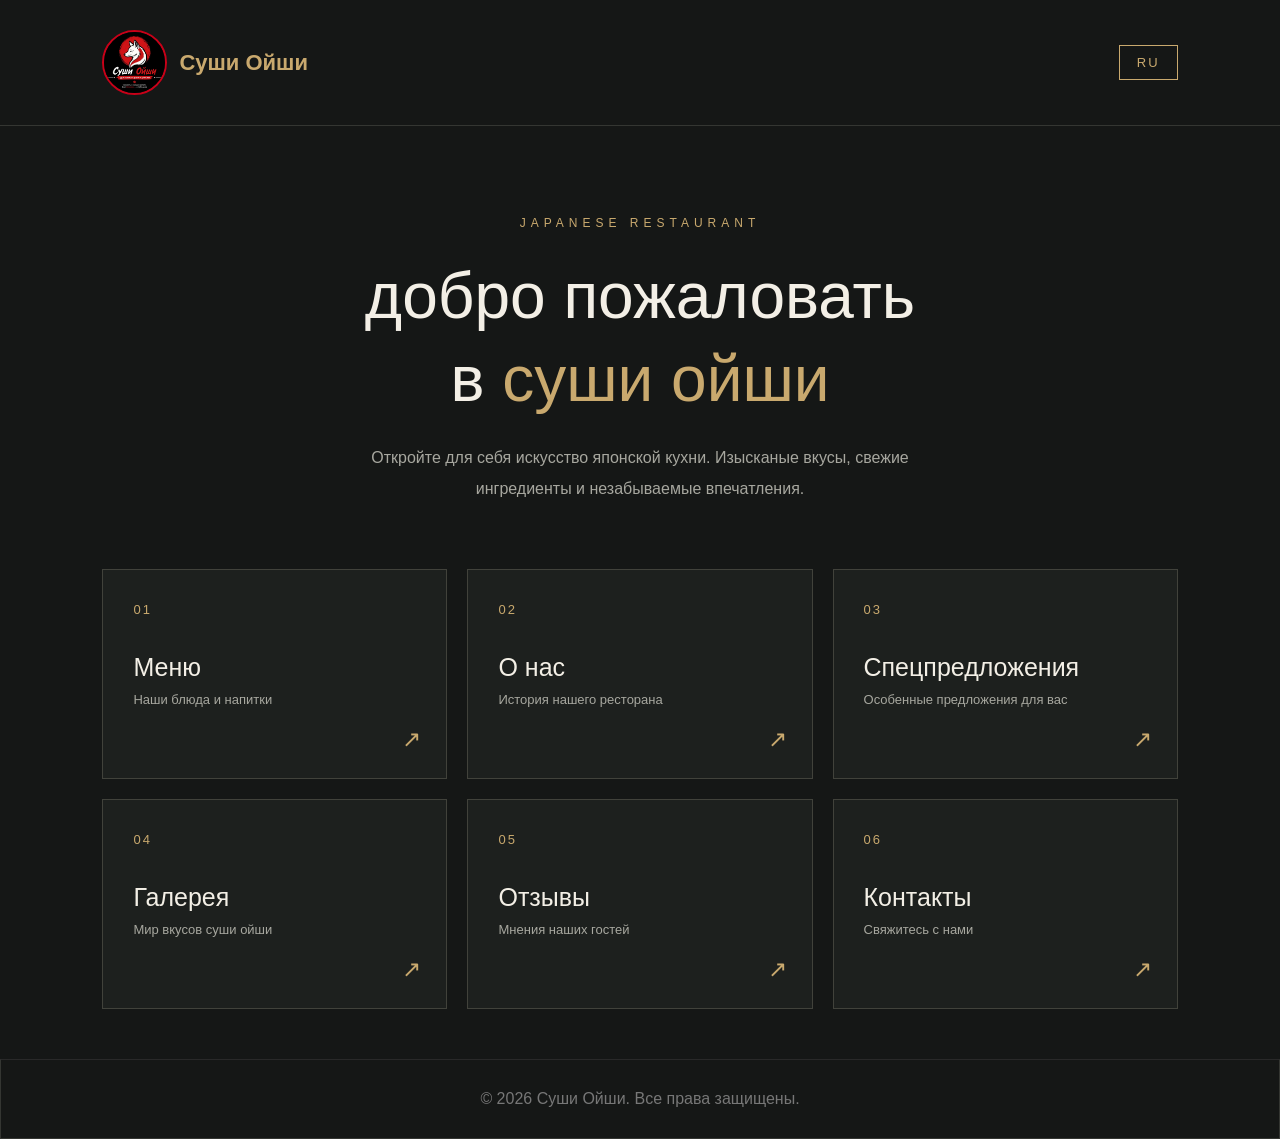
==== index.html @ dcec9e9e "Add files via upload" ====
<!DOCTYPE html>
<html lang="ru" dir="ltr">
<head>
    <meta charset="UTF-8">
    <meta name="viewport" content="width=device-width, initial-scale=1.0">
    <title>суши ойши</title>
    <link rel="stylesheet" href="style.css">
</head>
<body>

    <!-- header -->
     <header class="header">
        <a href="index.html" class="logo">
            <img src="logo.jpg" alt="логотил суши ойши">
            <span>Суши Ойши</span>
        </a>

        <div class="language">RU</div>

     </header>

     <!-- Main Section -->
      <main class="main">

        <section class="hero">
            <p class="subtitle">JAPANESE RESTAURANT</p>
            <H1>
                добро пожаловать<br>
                в <span>суши ойши</span> 
            </H1>

            <p class="description">
                Откройте для себя искусство японской кухни.
                Изысканые вкусы, свежие ингредиенты 
                и незабываемые впечатления.

            </p>

        </section>

        <!-- Navigation Cards-->
         <section class="pages">

            <a href="menu.html" class="page-card">
                <span class="number">01</span>
                <h2>Меню</h2>
                <p>Hаши блюда и напитки</p>
                <span class="arrow">↗</span>

            </a>
            <a href="about.html" class="page-card">
                <span class="number">02</span>
                <h2>О нас</h2>
                <p>История нашего ресторана</p>
                <span class="arrow">↗</span>

            </a>
            <a href="offers.html" class="page-card">
                <span class="number">03</span>
                <h2>Спецпредложения</h2>
                <p>Особенные предложения для вас</p>
                <span class="arrow">↗</span>
            </a>
             <a href="gallery.html" class="page-card">
                <span class="number">04</span>
                <h2>Галерея</h2>
                <p>Мир вкусов суши ойши</p>
                <span class="arrow">↗</span>
            </a>
             <a href="reviews.html" class="page-card">
                <span class="number">05</span>
                <h2>Отзывы</h2>
                <p>Мнения наших гостей</p>
                <span class="arrow">↗</span>
            </a>
             <a href="contact.html" class="page-card">
                <span class="number">06</span>
                <h2>Контакты</h2>
                <p>Свяжитесь с нами</p>
                <span class="arrow">↗</span>
            </a>

         </section>

      </main>
       <footer class="footer">
        &copy; 2026 Суши Ойши. Все права защищены.

    </footer>
    
</body>
</html>
---- style.css ----
/* ======================
  1. General Settings
========================*/

*{
    margin: 0;
    padding: 0;
    box-sizing: border-box;
}
body{
    background-color: #151716;
    color: #f3efe6;
    font-family: Arial, sans-serif;
    min-height: 100vh;
}

/*=======================
  2. Header
=======================*/

.header {
    width: 100%;
    padding: 30px 8%;
    display: flex;
    justify-content: space-between;
    align-items: center;
    border-bottom: 1px solid #343632;
}
.logo {
    display: flex;
    align-items: center;
    gap: 12px;
    color: #ffffff;
    text-decoration: none;
    font-size: 22px;
    font-weight: bold;
}
.logo img {
    width: 65px;
    height: 65px;
    border-radius: 50%;
    object-fit: cover;
    border: 2px solid #c90018;
}
.logo span {
    color: #c9a96e;
}
.language {
    border: 1px solid #c9a96e;
    padding: 9px 17px;
    color: #c9a96e;
    font-size: 13px;
    letter-spacing: 2px;
}

/*===========================
  3. Main Section 
============================*/

.main {
    width: 84%;
    max-width: 1250px;
    margin: auto;
}

.hero {
    text-align: center;
    padding: 90px 15px 65px;
}

.subtitle {
    color: #c9a96e;
    letter-spacing: 5px;
    font-size: 12px;
    margin-bottom: 25px;
}

.hero h1 {
    font-size: clamp(38px, 5vw, 65px);
    line-height: 1.3;
    font-weight: 500;
    margin-bottom: 22px;
}

.hero h1 span {
    color: #c9a96e;
}

.description {
    color: #a7a79f;
    font-size: 16px;
    line-height: 1.9;
    max-width: 550px;
    margin: auto;
}

/*==================================
  4. Navigation cards
===================================*/

.pages {
    display: grid;
    grid-template-columns: repeat(3, 1fr);
    gap: 20px;
}

.page-card {
    position: relative;
    min-height: 210px;
    padding: 30px;
    border: 1px solid #41423b;
    background-color: #1d201e;
    color: #f3efe6;
    text-decoration: none;
    transition: 0.3s ease;
}

.page-card:hover {
    background-color: #292b25;
    border-color: #c9a96e;
    transform: translateY(-6px);
}

.number {
    color: #c9a96e;
    font-size: 13px;
    letter-spacing: 2px;
}

.page-card h2 {
    font-size: 25px;
    margin-top: 35px;
    margin-bottom: 10px;
    font-weight: 500;
}

.page-card p {
    color: #a7a79f;
    font-size: 13px;
}

.arrow {
    position: absolute;
    right: 25px;
    bottom: 25px;
    color: #c9a96e;
    font-size: 23px;
}

/*========================================
  5. Footer 
=========================================*/

.footer {
    text-align: center;
    padding: 45px 15px 25px;
    margin-top: 50px;
    border: 1px solid #343632;
}
.footer p {
    color: #777970;
    font-size: 10px;
    letter-spacing: 2px;
}

/*=====================================
  6. Tablet
=======================================*/

@media (max-width: 900px) {
    .pages {
        grid-template-columns: repeat(2, 1fr);
    }
}

/*====================================
  7. Mobile
=====================================*/

@media (max-width: 550px) {
    .header {
        padding: 22px 6%;
    }
    .main {
        width: 90%;
    }
    .hero {
        padding: 65px 5px 45px;
    }
    .hero h1 {
        font-size: 38px;
    }
    .description {
        font-size: 14px;
    }
    .pages {
        grid-template-columns: repeat(2, 1fr);
        gap: 12px;
    }
    .page-card {
        min-height: 175px;
        padding: 18px 13px;
    }
    .page-card h2 {
        font-size: 19px;
        margin-top: 30px;
    }
    .page-card p {
        font-size: 11px;
    }
    .arrow {
        right: 13px;
        bottom: 13px;
        font-size: 18px;
    }
    .footer p {
        font-size: 8px;
    }
    
}

/*  MENU PAGE  */

.back-link {
    color: #ffffff;
    text-decoration: none;
    border: 1px solid #444;
    padding: 10px 18px;
    transition: 0.3s;
}

.back-link:hover {
    background-color: #c90018;
    border-color: #c90018;
}

.menu-page {
    max-width: 1200px;
    margin: auto;
    padding: 70px 25px;
}

.menu-heading {
    text-align: center;
    margin-bottom: 70px;
}

.menu-heading .subtitle {
    color: #c90018;
    letter-spacing: 5px;
    font-size: 12px;
}

.menu-heading h1 {
    clear: #ffffff;
    font-size: 48px;
    margin: 15px 0;
}

.menu-heading p {
    color: #aaa;
}

.menu-category h2 {
    margin-bottom: 65px;
}

.menu-category h2 {
    color: #ffffff;
    font-size: 30px;
    border-left: 4px solid #c90018;
    padding-left: 15px;
    margin-bottom: 30px;
}  

.menu-grid {
    display: grid;
    grid-template-columns: repeat(3, 1fr);
    gap: 25px;
}

.menu-card {
    background: #171717;
    border: 1px solid #292929;
    overflow: hidden;
    transition: 0.3s;
}

.menu-card:hover {
    transform: translateY(-5px);
    border-color: #c90018;
}

.menu-card img {
    width: 100%;
    height: 220px;
    object-fit: cover;
}

.menu-info {
    padding: 20px;
}

.menu-info h3 {
    color: #ffffff;
    font-size: 21px;
}

.menu-info p {
    color: #aaa;
    line-height: 1.6;
}

.menu-info span {
    color: #e34a55;
    font-weight: bold;
}

.category-note {
    color: #aaa;
}

.footer {
    text-align: center;
    padding: 30px;
    color: #777;
    border-top: 1px solid #292929;
}

@media (max-width: 900px) {
    .menu-grid {
        grid-template-columns: repeat(2, 1fr);
    }
}

@media (max-width: 550px) {
    .menu-grid {
        grid-template-columns: 1fr;
    }

    .menu-heading h1 {
        font-size: 36px;
    }
}

/*  ABOUY PAGE */

.about-page {
    max-width: 1200px;
    margin: auto;
    padding: 60px 25px;
}

.about-hero {
    text-align: center;
    padding: 55px 15px 80px;
}

.about-subtitle {
    color: #c90018;
    letter-spacing: 5px;
    font-size: 12px;
}

.about-hero h1 {
    color: #fff;
    font-size: 48px;
    margin: 15px 0;
}

.about-intro {
    color: #aaa;
    max-width: 650px;
    margin: auto;
    line-height: 1.8;
}

.about-story {
    display: grid;
    grid-template-columns: 1fr 1fr;
    gap: 45px;
    align-items: center;
    margin-bottom: 90px;
}

.about-text h2,
.about-values h2 {
    color: #fff;
    font-size: 30px;
    margin-bottom: 25px;
}

.about-text p {
    color: #aaa;
    line-height: 1.9;
    font-size: 16px;
}

.about-image img {
    width: 100%;
    height: 350px;
    object-fit: cover;
    border: 1px solid #333;
}

.about-values {
    text-align: center;
    margin-bottom: 90px;
}

.values-grid {
    display: grid;
    grid-template-columns: repeat(3, 1fr);
    gap: 25px;
    margin-top: 35px;
}

.value-card {
    background: #171717;
    border: 1px solid #292929;
    padding: 30px 20px ;
    transition: 0.3s;
}

.value-card:hover {
    border-color: #c90018;
    transform: translateY(-5px);
}

.value-card span {
    color: #c90018;
    font-size: 14px;
}

.value-cardh3 {
    color: #fff;
    font-size: 22px;
}

.value-card p {
    color: #aaa;
    line-height: 1.7;
}

.about-bottom {
    text-align: center;
    padding: 55px 20px;
    background: #171717;
    border: 1px solid #292929;
}

.about-bottom h2 {
    color: #fff;
    font-size: 30px;
}

.about-bottom p {
    color: #aaa;
    margin-bottom: 30px;
}

.about-buttom {
    display: inline-block;
    background: #c90018;
    color: white;
    text-decoration: none;
    padding: 13px 28px;
    transition: 0.3s;
}

.about-buttom:hover {
    background: #a00013;
}

@media (max-width: 700px) {
    .about-story {
        grid-template-columns: 1fr;
    }
    .values-grid {
        grid-template-columns: 1fr;
    }
    .about-hero h1 {
        font-size: 36px;
    }
}

/*   OFFERS PAGE  */

.offers-page {
    max-width: 1200px;
    margin: auto;
    padding: 60px 25px;
}

.offers-heading {
    text-align: center;
    padding: 45px 10px 65px;
}

.offers-subtitle {
    color: #c90018;
    letter-spacing: 5px;
    font-size: 12px;
}

.offers-heading h1 {
    color: #fff;
    font-size: 42px;
    margin: 15px 0;
}

.offers-heading > p:last-child {
    color: #aaa;
    line-height: 1.7;
}

.offers-grid {
    display: grid;
    grid-template-columns: repeat(3, 1fr);
    gap: 25px;
}

.offer-card {
    background: #171717;
    border: 1px solid #292929;
    overflow: hidden;
    transition: 0.3s;
}

.offer-card:hover {
    transform: translateY(-5px);
    border: #c90018;
}

.offer-card img {
    width: 100%;
    height: 230px;
    object-fit: cover;
    display: block;
}

.offer-content {
    padding: 22px;
}

.offer-label {
    display: inline-block;
    color: #ff6975;
    font-size: 11px;
    letter-spacing: 1.5px;
    margin-bottom: 12px;
}

.offer-content h2 {
    color: #fff;
    font-size: 22px;
    margin: 5px 0 12px;
}

.offer-content p {
    color: #aaa;
    line-height: 1.7;
    min-height: 75px;
}

.offer-price {
    color: #ff9674;
    font-weight: 700;
    margin-top: 18px;
}

.offers-note {
    text-align: center;
    background: #171717;
    border: 1px solid #292929;
    padding: 45px 20px;
    margin-top: 65px;
}

.offers-note h2 {
    color: #fff;
}

.offers-note p {
    color: #aaa;
    line-height: 1.7;
    margin-bottom: 25px;
}

@media (max-width: 900px) {
    .offers-grid {
        grid-template-columns: repeat(2, 1fr);
    }
}

@media (max-width: 550px) {
    .offers-grid {
        grid-template-columns: 1fr;
    }

    .offers-heading h1 {
        font-size: 36px;
    }
}

/*  NEW GOLD COLOR THEME  */

/*  MENU PAGE  */

.menu-heading .subtitle {
    color: #c9a96e;
}
.menu-category h2 {
    border-left-color: #c9a96e;
}
.menu-card:hover {
    border-color: #c9a96e;
}
.menu-info span {
    color: #e7c77a;
}

/*   ABOUT PAGE  */

.about-subtitle {
    color: #c9a96e;
}
.value-card:hover {
    border-color: #c9a96e;
}
.value-card span {
    color: #e7c77a;
}
.about-buttom {
    background: #c9a96e;
    color: #111111;
}
.about-buttom:hover {
    background: #e7c77a;
}

/*   OFFERS PAGE   */

.offers-subtitle {
    color: #c9a96e;
}
.offer-card:hover {
    border-color: #c9a96e;
}
.offer-label,
.offer-price {
    color: #e7c77a;
}
.back-link:hover {
    background: #c9a96e;
    border-color: #c9a96e;
    color: #111111;
}

/*  GALLERY PAGE  */

.gallery-page {
    max-width: 1200px;
    margin: auto;
    padding: 60px 25px;
}
.gallery-heading {
    text-align: center;
    padding: 45px 10px 65px;
}
.gallery-subtitle {
    color: #c9a96e;
    letter-spacing: 5px;
    font-size: 12px;
}
.gallery-heading h1 {
    color: #fff;
    font-size: 44px;
    margin: 15px 0;
}
.gallery-heading p:last-child {
    color: #aaa;
}
.gallery-grid {
    display: grid;
    grid-template-columns: repeat(3, 1fr);
    gap: 22px;
}
.gallery-item {
    position: relative;
    overflow: hidden;
    background: #171717;
    border: 1px solid #333;
}
.gallery-item img {
    width: 100%;
    height: 260px;
    display: block;
    object-fit: cover;
    transition: transform 0.4s;
}
.gallery-item:hover {
    border-color: #c9a96e;
}
.gallery-item:hover img {
    transform: scale(1.06);
}
.gallery-caption {
    padding: 16px;
    color: #e7c77a;
    font-size: 16px;
}
.gallery-bottom {
    text-align: center;
    margin-top: 70px;
    padding: 46px 20px;
    background: #171717;
    border: 1px solid #333;
}
.gallery-bottom {
    color: #fff;
}
.gallery-bottom p {
    color: #aaa;
    margin-bottom: 25px;
}
@media (max-width: 900px) {
    .gallery-grid {
        grid-template-columns: repeat(2, 1fr);
    }
}

@media (max-width: 550px) {
    .gallery-grid {
        grid-template-columns: 1fr;
        gap: 12px;
    }
    .gallery-item img {
        height: 150px;
    }
    .gallery-caption {
        padding: 10px;
        font-size: 13px;
    }
    .gallery-heading h1 {
        font-size: 34px;
    }
}

/*   REVIEWS PAGE   */

.reviews-page {
    max-width: 1150;
    margin: auto;
    padding: 60px 25px;
}
.reviews-heading {
    text-align: center;
    padding: 40px 10px 65px;
}
.reviews-heading > p {
    color: #c9a96e;
    letter-spacing: 5px;
    font-size: 12px;
}
.reviews-heading h1 {
    color: #fff;
    font-size: 42px;
    margin: 18px 0;
}
.reviews-heading span {
    color: #aaa;
}
.reviews-grid {
    display: grid;
    grid-template-columns: repeat(3, 1fr);
    gap: 22px;
}
.review-card {
    background: #171717;
    border: 1px solid #333;
    padding: 25px;
    transition: 0.3s;
}
.review-card:hover {
    border-color: #c9a96e;
    transform: translateY(-5px);
}
.review-top {
    display: flex;
    align-items: center;
    gap: 14px;
}
.review-avatar {
    width: 48px;
    height: 48px;
    border-radius: 50%;
    background: #c9a96e;
    color: #111;
    display: flex;
    align-items: center;
    justify-content: center;
    font-size: 21px;
    font-weight: bold;
}
.review-top h3 {
    color: #fff;
    margin: 0 0 5px;
}
.review-top span {
    color: #999;
    font-size: 13px;
}
.review-stars {
    color: #e7c77a;
    letter-spacing: 4px;
    margin: 22px 0 15px;
    font-size: 20px;
}
.review-card p {
    color: #ccc;
    line-height: 1.8;
}
.reviews-bottom {
    text-align: center;
    margin-top: 65px;
    padding: 45px 20px;
    background: #171717;
    border: 1px solid #333;
}
.reviews-bottom h2 {
    color: #e7c77a;
}
.reviews-bottom p {
    color: #aaa;
    margin-bottom: 25px;
}
@media (max-width: 900px) {
    .reviews-grid {
        grid-template-columns: repeat(2, 1fr);
    }
}
@media (max-width: 550px) {
    .reviews-grid {
        grid-template-columns: 1fr;
    }
    .reviews-heading h1 {
        font-size: 32px;
    }
}

/*     CONTACT PAGE   */

.contact-page {
    max-width: 1150px;
    margin: auto;
    padding: 60px 25px;
}
.contact-heading {
    text-align: center;
    padding: 40px 10px 65px;
}
.contact-heading > p {
    color: #c9a96e;
    letter-spacing: 5px;
    font-size: 12px;
}
.contact-heading h1 {
    color: #fff;
    font-size: 42px;
    margin: 18px 0;
}
.contact-heading span {
    color: #aaa;
}
.contact-grid {
    display: grid;
    grid-template-columns: repeat(2, 1fr);
    gap: 22px;
}
.contact-card {
    background: #171717;
    border: 1px solid #333;
    padding: 30px;
    text-align: center;
    transition: 0.3s;
}
.offer-card:hover {
    border-color: #c9a96e;
    transform: translateY(-5px);
}
.contact-icon {
    color: #e7c77a;
    font-size: 35px;
    margin-bottom: 15px;
}
.contact-card h2 {
    color: #fff;
    font-size: 21px;
}
.contact-card p {
    color: #aaa;
    line-height: 1.7;
}
.contact-message {
    text-align: center;
    margin-top: 65px;
    padding: 50px 20px;
    background: #171717;
    border: 1px solid #333;
}
.contact-message h2 {
    color: #e7c77a;
}
.contact-message p {
    color: #aaa;
    margin: 20px 0 30px;
    line-height: 1.8;
}
@media (max-width: 600px) {
    .contact-grid {
        grid-template-columns: 1fr;
    }
    .contact-heading h1 {
        font-size: 32px;
    }
}
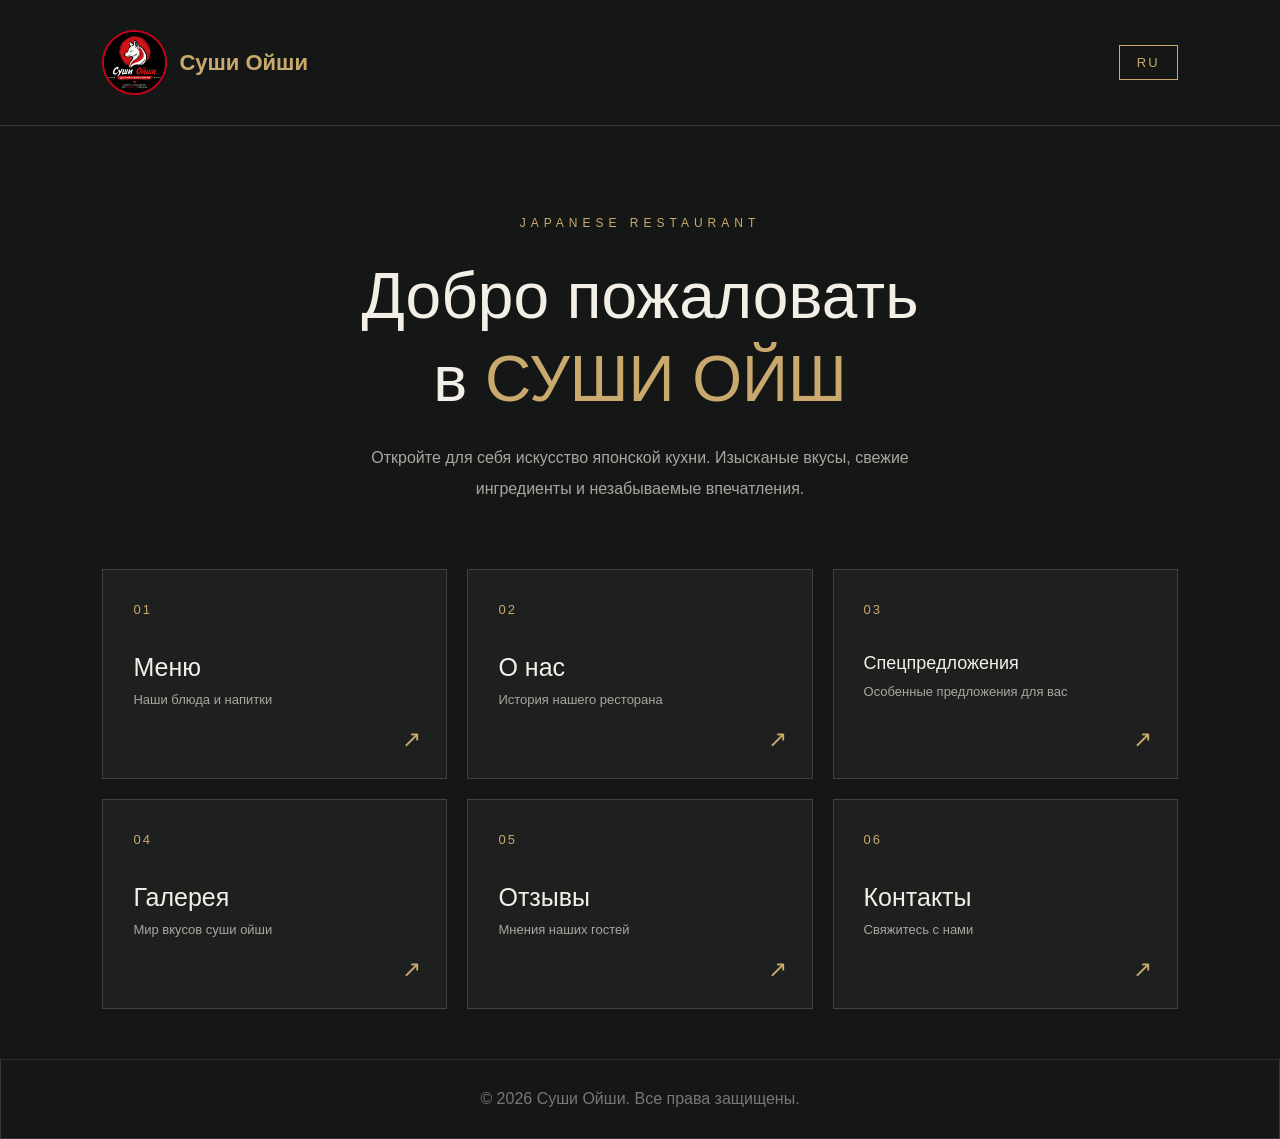
==== commit ed3bc509: "Add files via upload" ====
--- a/index.html
+++ b/index.html
@@ -7,8 +7,7 @@
     <link rel="stylesheet" href="style.css">
 </head>
 <body>
-
-    <!-- header -->
+       <!-- header -->
      <header class="header">
         <a href="index.html" class="logo">
             <img src="logo.jpg" alt="логотил суши ойши">
@@ -25,15 +24,13 @@
         <section class="hero">
             <p class="subtitle">JAPANESE RESTAURANT</p>
             <H1>
-                добро пожаловать<br>
-                в <span>суши ойши</span> 
+                Добро пожаловать<br>
+                в <span>СУШИ ОЙШ</span> 
             </H1>
-
             <p class="description">
                 Откройте для себя искусство японской кухни.
                 Изысканые вкусы, свежие ингредиенты 
                 и незабываемые впечатления.
-
             </p>
 
         </section>
--- a/style.css
+++ b/style.css
@@ -924,4 +924,86 @@
     .contact-heading h1 {
         font-size: 32px;
     }
+}
+
+@media (max-width: 600px) {
+    .pages {
+        display: grid;
+        grid-template-columns: repeat(2, minmax(0, 1fr));
+        gap: 12px;
+        align-items: stretch;
+    }
+    .page-card {
+        box-sizing: border-box;
+        width: 100%;
+        min-width: 0;
+        min-height: 200px;
+        height: 200px;
+        padding: 18px 14px;
+        display: flex;
+        flex-direction: column;
+    }
+    .page-card h2 {
+        font-size: 19px;
+        margin-top: 25px;
+        margin-bottom: 8px;
+    }
+    .page-card p {
+        font-size: 13px;
+        line-height: 1.5;
+    }
+}
+.page-card h2 {
+    overflow-wrap: anywhere;
+}
+.page-card:nth-child(3) h2 {
+    font-size: 18px;
+}
+
+.contact-link {
+    color: #e7c77a;
+    text-decoration: none;
+    transition: 0.3s ease;
+}
+.contact-link:hover {
+    color: #c9a96e;
+    text-decoration: underline;
+}
+
+.add-to-cart {
+    background: #22183fe3;
+    color: hwb(0 95% 3%);
+    border: none;
+    padding: 12px 18px;
+    margin-top: 15px;
+    cursor: pointer;
+    font-size: 14px;
+    transition: 0.3s ease;
+}
+.add-to-cart:hover {
+    background: #7c2020;
+    color: #e7e704fa;
+}
+.cart-section {
+    background-color: #294296;
+    border: 1px solid #c9a96e;
+    padding: 15px;
+    margin: 30px;
+    width: 179px;
+    max-width: 100%;
+    color: #f3efe6;
+    position: fixed;
+    box-sizing: border-box;
+    border-radius: 0 0 0 12px;
+    top: -25px;
+    right: -23px;
+    z-index: 9999;
+    max-height: 80vh;
+    overflow-y: auto;
+}
+.cart-section h2 {
+    color: #e7c77a;
+}
+#cart-total {
+    color: #e7c77a;
 }
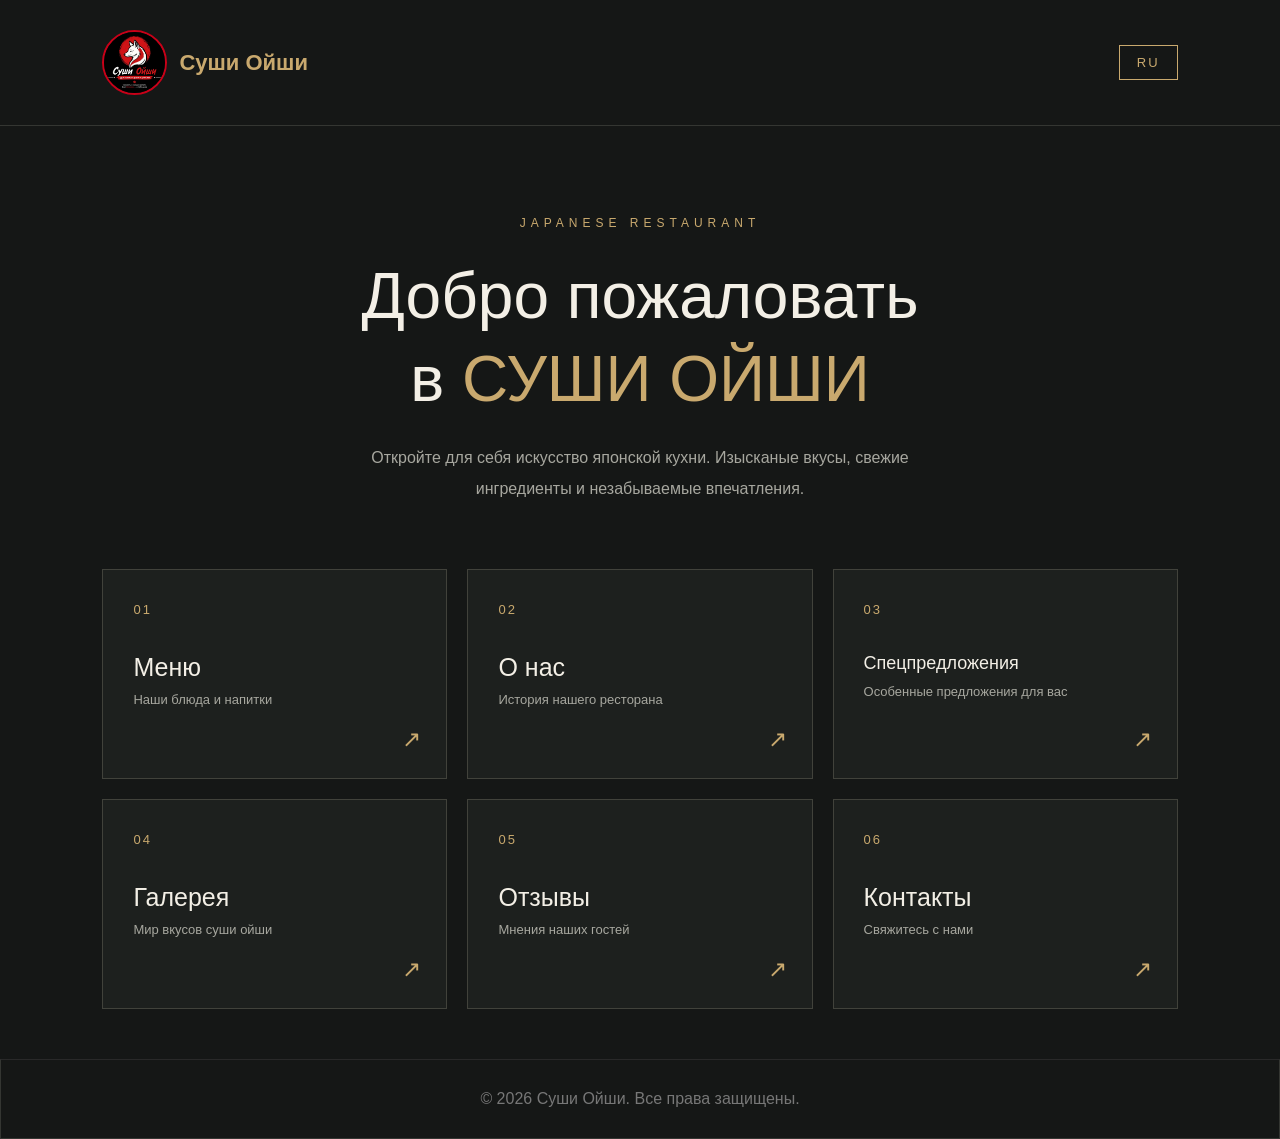
==== commit f329d633: "Add files via upload" ====
--- a/index.html
+++ b/index.html
@@ -25,7 +25,7 @@
             <p class="subtitle">JAPANESE RESTAURANT</p>
             <H1>
                 Добро пожаловать<br>
-                в <span>СУШИ ОЙШ</span> 
+                в <span>СУШИ ОЙШИ</span> 
             </H1>
             <p class="description">
                 Откройте для себя искусство японской кухни.
